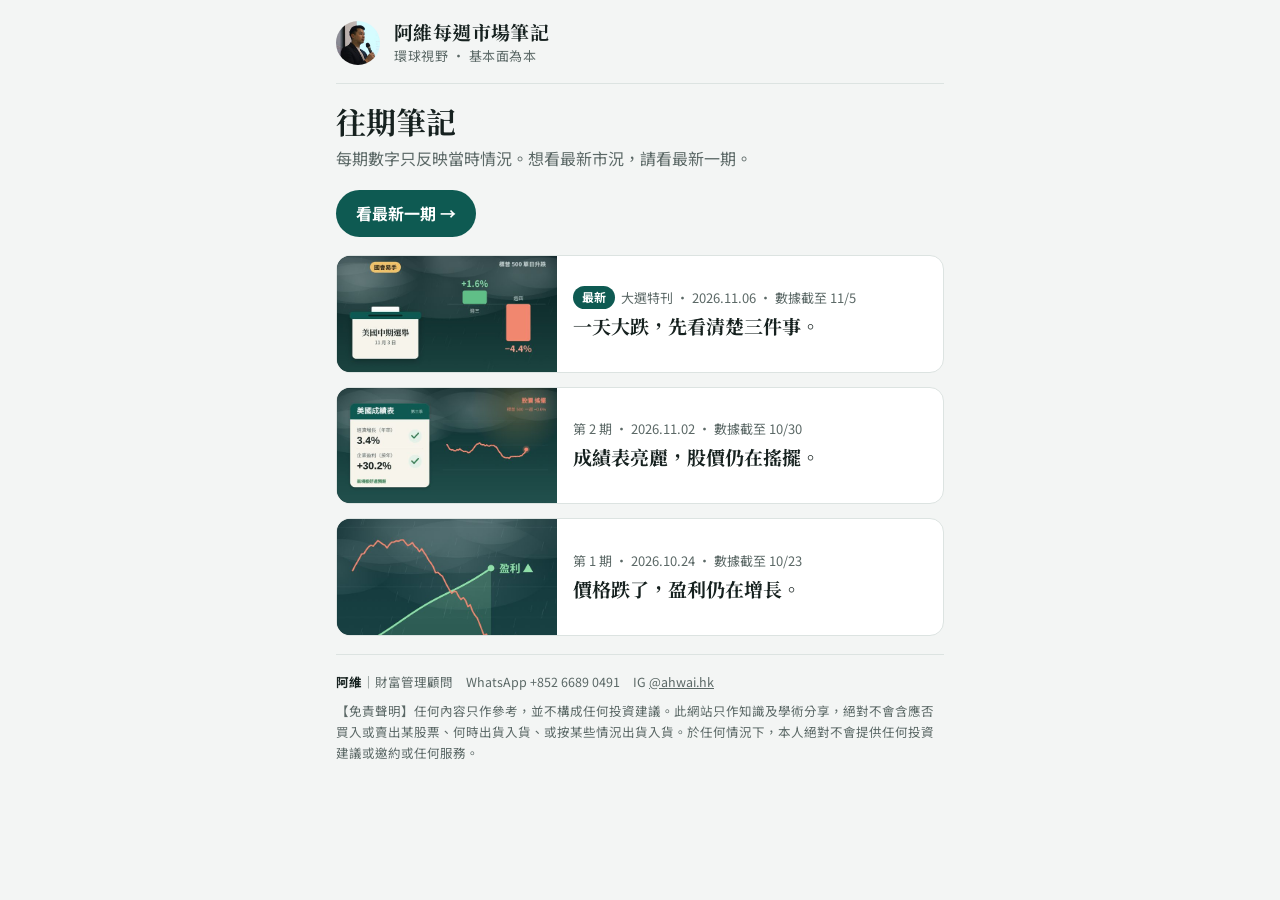
==== issues/index.html @ 16e999eb "加往期筆記目錄同存檔工具 - 主頁聯絡區下面加「往期筆記」連結（主網址不變） - issues/index.html 往期目錄；舊期加存檔提示、各自預覽圖 - tools/archive.py：每次發" ====
<!doctype html>
<html lang="zh-Hant">
<head>
<meta charset="utf-8">
<meta name="viewport" content="width=device-width, initial-scale=1, viewport-fit=cover">
<meta name="description" content="阿維每週市場筆記往期目錄。">
<meta property="og:type" content="website">
<meta property="og:title" content="阿維每週市場筆記｜往期目錄">
<meta property="og:description" content="之前每一期市場筆記都可以喺呢度重溫。">
<meta property="og:image" content="https://ahwai79.github.io/weekly/og.png">
<meta property="og:url" content="https://ahwai79.github.io/weekly/issues/">
<title>往期筆記</title>
<link rel="preconnect" href="https://fonts.googleapis.com">
<link rel="preconnect" href="https://fonts.gstatic.com" crossorigin>
<link rel="stylesheet" href="https://fonts.googleapis.com/css2?family=Noto+Serif+TC:wght@600;700&family=Noto+Sans+TC:wght@400;500;700&display=swap">
<style>
:root{
  --bg:#F3F5F4; --paper:#FFFFFF; --ink:#16211F; --muted:#5B6866; --line:#DCE3E1;
  --accent:#0E5A52; --accent-soft:#E2EEEB;
  --ok:#2F7A4C; --ok-soft:#E3F1E8; --warn:#A86B00; --warn-soft:#FBF0D9; --bad:#A63A32; --bad-soft:#F7E3E1;
  --track:#E7ECEA;
  --serif:"Noto Serif TC","Songti TC","PMingLiU",serif;
  --sans:"Noto Sans TC","PingFang TC","Microsoft JhengHei",system-ui,sans-serif;
  --mono:"IBM Plex Mono",ui-monospace,"SFMono-Regular",Menlo,monospace;
}
@media (prefers-color-scheme: dark){:root:not([data-theme="light"]){
  --bg:#0F1615; --paper:#162120; --ink:#E6ECEA; --muted:#9AA9A6; --line:#2A3735;
  --accent:#6CC3B6; --accent-soft:#1D312E;
  --ok:#7FCB98; --ok-soft:#1B2E23; --warn:#E6B65A; --warn-soft:#33291A; --bad:#EE8F86; --bad-soft:#3A2220;
  --track:#24312F;
  color-scheme:dark}}
:root[data-theme="dark"]{
  --bg:#0F1615; --paper:#162120; --ink:#E6ECEA; --muted:#9AA9A6; --line:#2A3735;
  --accent:#6CC3B6; --accent-soft:#1D312E;
  --ok:#7FCB98; --ok-soft:#1B2E23; --warn:#E6B65A; --warn-soft:#33291A; --bad:#EE8F86; --bad-soft:#3A2220;
  --track:#24312F;
  color-scheme:dark}
body{background:var(--bg);color:var(--ink);font-family:var(--sans);font-size:16px;line-height:1.75;-webkit-font-smoothing:antialiased}
.wrap{max-width:640px;margin:0 auto;padding-left:max(16px,env(safe-area-inset-left,0px));padding-right:max(16px,env(safe-area-inset-right,0px));padding-block:20px 40px;display:flex;flex-direction:column;gap:22px}
svg.i{width:24px;height:24px;fill:none;stroke:currentColor;stroke-width:1.8;stroke-linecap:round;stroke-linejoin:round;flex:none}

/* masthead */
.mast{display:flex;align-items:center;gap:14px;padding-bottom:16px;border-bottom:1px solid var(--line)}
.avatar{width:44px;height:44px;border-radius:50%;background:var(--accent);flex:none;overflow:hidden}
.avatar img{width:100%;height:100%;object-fit:cover;display:block}
.mast-text{min-width:0}
.brand{font-family:var(--serif);font-weight:700;font-size:19px;letter-spacing:.02em;line-height:1.3}
.issue{font-size:13px;color:var(--muted);letter-spacing:.04em}

/* hero */
.hero{margin:0;display:flex;flex-direction:column;gap:6px}
.hero canvas{display:block;width:100%;max-width:100%;aspect-ratio:16/9;border-radius:14px;background:#10292C}
.hero figcaption{font-size:12.5px;color:var(--muted);letter-spacing:.03em}

/* one-minute summary */
.simple{background:var(--accent-soft);border-radius:16px;padding:18px 14px;display:flex;flex-direction:column;gap:12px}
.simple h2{font-family:var(--serif);font-size:20px;line-height:1.4;margin:0 2px;text-wrap:balance}
.simple-list{list-style:none;margin:0;padding:0;display:flex;flex-direction:column;gap:10px}
.simple-list li{background:var(--paper);border-radius:12px;padding:14px;display:grid;grid-template-columns:44px minmax(0,1fr);gap:10px 12px;align-items:center}
.simple-list li > div{display:contents}
.ico{width:44px;height:44px;border-radius:12px;display:grid;place-items:center;color:#fff}
.ico.c1{background:#C8642F} .ico.c2{background:#2F7A4C} .ico.c3{background:#3D5A99} .ico.c4{background:#0E5A52}
.simple-list .head{display:flex;align-items:center;justify-content:space-between;gap:6px 8px;flex-wrap:wrap;min-width:0}
.simple-list .tag{font-weight:700;font-size:16px}
.chip{font-family:var(--sans);font-size:13px;font-weight:600;border-radius:999px;padding:2px 10px;background:var(--accent-soft);color:var(--accent);white-space:nowrap;font-variant-numeric:tabular-nums}
.chip.warn{background:var(--warn-soft);color:var(--warn)} .chip.bad{background:var(--bad-soft);color:var(--bad)}
.simple-list p{grid-column:1 / -1;margin:0;font-size:16.5px;line-height:1.75}
.simple-more{margin:0 2px;font-size:14px;color:var(--accent);font-weight:700;display:flex;align-items:center;gap:6px}
.simple-more svg{width:18px;height:18px;animation:nudge 1.6s ease-in-out infinite}
@keyframes nudge{0%,100%{transform:translateY(0)}50%{transform:translateY(4px)}}

/* lead */
.lead h1{font-family:var(--serif);font-weight:700;font-size:clamp(26px,7vw,34px);line-height:1.3;margin:0 0 10px;text-wrap:balance}
.lead p{margin:0;color:var(--muted)}
.section-label{font-size:12px;letter-spacing:.14em;color:var(--accent);font-weight:700;margin:0 0 10px}

/* life cards */
.life-grid{display:grid;grid-template-columns:repeat(2,minmax(0,1fr));gap:10px}
@media (max-width:520px){.life-grid{grid-template-columns:1fr}}
.life-card{background:var(--paper);border:1px solid var(--line);border-radius:14px;padding:16px;display:flex;flex-direction:column;gap:10px;min-width:0}
.life-card .top{display:flex;align-items:center;gap:10px}
.life-card .top .ico{width:40px;height:40px;border-radius:11px}
.life-card h3{font-family:var(--serif);font-size:18px;margin:0}
.life-card .cap{font-size:12.5px;color:var(--muted);margin:0;line-height:1.5}
.life-card p{margin:0}
.bars{display:flex;flex-direction:column;gap:8px;margin:0;padding:0;list-style:none}
.bars li{display:grid;grid-template-columns:minmax(0,1fr) auto;gap:2px 10px;font-size:13.5px;align-items:baseline}
.bars .val{font-family:var(--mono);font-weight:600;font-variant-numeric:tabular-nums}
.bars .track{grid-column:1 / -1;height:10px;border-radius:999px;background:var(--track);overflow:hidden}
.bars .fill{display:block;height:100%;width:var(--w);border-radius:999px;background:var(--accent);transform-origin:left;transition:transform 1.1s cubic-bezier(.2,.8,.2,1)}
.bars .fill.alt{background:#C8642F} .bars .fill.soft{background:var(--muted);opacity:.55}

/* stats */
.stats{display:grid;grid-template-columns:repeat(2,minmax(0,1fr));gap:10px}
.stat{background:var(--paper);border:1px solid var(--line);border-radius:12px;padding:12px;min-width:0;display:grid;grid-template-columns:auto minmax(0,1fr);gap:4px 10px;align-items:center}
.stat .ico{width:34px;height:34px;border-radius:10px;background:var(--accent-soft);color:var(--accent);grid-row:span 2}
.stat .ico svg{width:20px;height:20px}
.stat .k{font-size:13px;color:var(--muted);line-height:1.4}
.stat .v{font-family:var(--mono);font-weight:600;font-size:clamp(18px,4.8vw,22px);font-variant-numeric:tabular-nums;line-height:1.3}
.stat .d{grid-column:1 / -1;font-family:var(--sans);font-size:13px;font-variant-numeric:tabular-nums;display:inline-flex;align-items:center;gap:6px;justify-self:start;border-radius:999px;padding:1px 10px}
.d.down{color:var(--bad);background:var(--bad-soft)} .d.up{color:var(--warn);background:var(--warn-soft)} .d.flat{color:var(--muted);background:var(--track)}
@media (max-width:360px){.stats{grid-template-columns:1fr}}

/* thermometer with gauges */
.thermo{background:var(--paper);border:1px solid var(--line);border-radius:14px;overflow:hidden}
.thermo-head{padding:16px 16px 4px}
.thermo-head h2{font-family:var(--serif);font-size:21px;margin:0}
.thermo-head p{margin:2px 0 0;font-size:14px;color:var(--muted)}
.legend{display:flex;gap:12px;flex-wrap:wrap;font-size:12px;color:var(--muted);margin-top:6px}
.legend span{display:inline-flex;align-items:center;gap:5px}
.legend i{width:10px;height:10px;border-radius:50%;display:inline-block}
.row{display:grid;grid-template-columns:92px minmax(0,1fr);gap:12px;padding:16px;border-top:1px solid var(--line)}
.row:first-of-type{border-top:0}
.gauge{display:flex;flex-direction:column;align-items:center;gap:4px}
.gauge svg{width:92px;height:56px;overflow:visible}
.gauge .seg{fill:none;stroke-width:9;stroke-linecap:butt}
.gauge .needle{transform-box:view-box;transform-origin:60px 60px;transform:rotate(-90deg);transition:transform 1.3s cubic-bezier(.3,1.35,.5,1)}
.gauge.in .needle{transform:rotate(var(--a))}
.gauge .name{font-family:var(--serif);font-weight:700;font-size:17px;line-height:1.2}
.pill{font-size:12px;font-weight:700;border-radius:999px;padding:2px 10px;white-space:nowrap;display:inline-flex;align-items:center;gap:5px}
.pill::before{content:"";width:8px;height:8px;border-radius:50%;background:currentColor}
.pill.ok{color:var(--ok);background:var(--ok-soft)} .pill.warn{color:var(--warn);background:var(--warn-soft)} .pill.bad{color:var(--bad);background:var(--bad-soft)}
.row p{margin:0;min-width:0}
.num{font-family:var(--mono);font-variant-numeric:tabular-nums;font-weight:500}

/* mood */
.mood{display:grid;grid-template-columns:56px minmax(0,1fr);gap:14px;align-items:start;background:var(--warn-soft);border-radius:14px;padding:16px}
.mood .wx{width:56px;height:56px;color:var(--warn)}
.mood .wx .drop{animation:rain 1.4s linear infinite}
.mood .wx .drop:nth-of-type(2){animation-delay:.45s} .mood .wx .drop:nth-of-type(3){animation-delay:.9s}
@keyframes rain{0%{transform:translateY(-3px);opacity:0}30%{opacity:1}100%{transform:translateY(6px);opacity:0}}
.mood h3,.view h3{font-family:var(--serif);font-size:18px;margin:0 0 4px}
.mood p{margin:0;color:var(--ink)}

/* view + calendar tiles */
.view{background:var(--accent-soft);border-radius:14px;padding:18px 16px}
.view p{margin:0 0 12px}
.watch{list-style:none;margin:0;padding:0;display:flex;flex-direction:column;gap:10px}
.watch li{display:grid;grid-template-columns:62px minmax(0,1fr);gap:12px;align-items:center;background:var(--paper);border-radius:12px;padding:10px}
.cal{border-radius:9px;overflow:hidden;border:1px solid var(--line);text-align:center;background:var(--paper);line-height:1.2}
.cal .m{display:block;background:var(--accent);color:var(--paper);font-size:11px;font-weight:700;padding:2px 0;letter-spacing:.06em}
.cal .dd{display:block;font-family:var(--mono);font-weight:600;font-size:16px;padding:5px 0 4px;font-variant-numeric:tabular-nums}

/* special issue: reasons box */
.why{background:var(--paper);border:1px solid var(--line);border-radius:14px;padding:18px 16px}
.why .watch li{background:var(--accent-soft)}
.watch .ico{justify-self:center}
.watch strong{color:var(--ink)}

/* contact */
.cta{background:var(--paper);border:1px solid var(--line);border-radius:14px;padding:18px 16px;display:flex;flex-direction:column;gap:12px}
.cta h3{font-family:var(--serif);font-size:19px;margin:0}
.cta p{margin:0;color:var(--muted)}
.cta-top{display:grid;grid-template-columns:minmax(0,1fr) auto;gap:6px 14px;align-items:center}
.cta-top h3{margin-bottom:4px}
.cta-photo{width:120px;height:120px;border-radius:50%;overflow:hidden;flex:none;border:3px solid var(--accent-soft);background:var(--accent)}
.cta-photo img{width:100%;height:100%;object-fit:cover;display:block}
@media (max-width:400px){.cta-photo{width:100px;height:100px}}
.cta-actions{display:flex;flex-wrap:wrap;gap:10px;align-items:center}
.btn{display:inline-flex;align-items:center;gap:8px;background:var(--accent);color:var(--paper);text-decoration:none;font-weight:700;border-radius:999px;padding:11px 20px;border:0;font-size:16px;font-family:var(--sans);cursor:pointer}
.btn svg{width:20px;height:20px}
.btn.wa{background:#1F8F55;color:#fff}
.btn.ghost{background:transparent;color:var(--accent);border:1.5px solid var(--accent);padding:9.5px 18px}
.btn:focus-visible,.copy:focus-visible{outline:3px solid var(--warn);outline-offset:2px}
.phone{font-family:var(--mono);font-size:15px;user-select:all}
.copy{background:none;border:1px solid var(--line);color:var(--ink);border-radius:999px;padding:6px 12px;font-size:13px;cursor:pointer;font-family:var(--sans)}
.fine{font-size:12.5px;line-height:1.7;color:var(--muted);border-top:1px solid var(--line);padding-top:16px;display:flex;flex-direction:column;gap:10px}
.fine strong{color:var(--ink)}
.fine a{color:var(--muted)}
.src{margin:0;padding-left:1.1em}

/* scroll reveal: only armed by script, so the page reads fine without it */
.js-anim .rv{opacity:0;transform:translateY(16px);transition:opacity .7s ease,transform .7s ease}
.js-anim .rv.in{opacity:1;transform:none}
.js-anim .bars .fill{transform:scaleX(0)}
.js-anim .in .bars .fill,.js-anim .bars.in .fill{transform:scaleX(1)}
@media (prefers-reduced-motion: reduce){
  .js-anim .rv{opacity:1;transform:none;transition:none}
  .js-anim .bars .fill{transform:none;transition:none}
  .gauge .needle{transition:none}
  .simple-more svg,.mood .wx .drop{animation:none}
}
*{box-sizing:border-box}
body{margin:0;background:var(--bg);color:var(--ink);font-family:var(--sans);font-size:16px;line-height:1.7;-webkit-font-smoothing:antialiased}
.wrap{max-width:640px;margin:0 auto;padding:20px max(16px,env(safe-area-inset-right,0px)) 40px max(16px,env(safe-area-inset-left,0px));display:flex;flex-direction:column;gap:18px}
.mast{display:flex;align-items:center;gap:14px;padding-bottom:16px;border-bottom:1px solid var(--line)}
.avatar{width:44px;height:44px;border-radius:50%;background:var(--accent);flex:none;overflow:hidden}
.avatar img{width:100%;height:100%;object-fit:cover;display:block}
.brand{font-family:var(--serif);font-weight:700;font-size:19px;line-height:1.3}
.sub{font-size:13px;color:var(--muted);letter-spacing:.04em}
h1{font-family:var(--serif);font-size:clamp(24px,6.5vw,30px);line-height:1.3;margin:0}
.lead{margin:4px 0 0;color:var(--muted)}
.list{display:flex;flex-direction:column;gap:14px}
.card{display:flex;flex-direction:column;background:var(--paper);border:1px solid var(--line);border-radius:14px;overflow:hidden;color:var(--ink);text-decoration:none}
.card img,.noimg{display:block;width:100%;height:auto;aspect-ratio:1200/630;object-fit:cover;background:#10292C}
.card .body{padding:12px 16px 14px}
.meta{font-size:13px;color:var(--muted);display:flex;flex-wrap:wrap;align-items:center;gap:6px}
.new{background:var(--accent);color:var(--paper);font-weight:700;font-size:12px;border-radius:999px;padding:1px 9px}
.t{font-family:var(--serif);font-weight:700;font-size:19px;line-height:1.4;margin-top:4px}
.card:focus-visible,.back:focus-visible{outline:3px solid var(--warn);outline-offset:2px}
.back{align-self:flex-start;display:inline-flex;background:var(--accent);color:var(--paper);text-decoration:none;font-weight:700;border-radius:999px;padding:10px 20px}
.fine{font-size:12.5px;line-height:1.7;color:var(--muted);border-top:1px solid var(--line);padding-top:16px;display:flex;flex-direction:column;gap:8px}
.fine strong{color:var(--ink)}
.fine a{color:var(--muted)}
@media (min-width:560px){.card{flex-direction:row}.card img,.noimg{width:220px;flex:none}.card .body{align-self:center}}
</style>
</head>
<body>
<div class="wrap">
  <header class="mast">
    <div class="avatar"><img src="[data-uri]" alt="阿維"></div>
    <div>
      <div class="brand">阿維每週市場筆記</div>
      <div class="sub">環球視野 · 基本面為本</div>
    </div>
  </header>
  <div>
    <h1>往期筆記</h1>
    <p class="lead">每期數字只反映當時情況。想看最新市況，請看最新一期。</p>
  </div>
  <a class="back" href="https://ahwai79.github.io/weekly/">看最新一期 →</a>
  <div class="list">
    <a class="card" href="https://ahwai79.github.io/weekly/"><img src="og/2026-11-06-s.jpg" alt="" loading="lazy" width="600" height="315"><div class="body"><div class="meta"><span class="new">最新</span>大選特刊 · 2026.11.06 · 數據截至 11/5</div><div class="t">一天大跌，先看清楚三件事。</div></div></a>
    <a class="card" href="2026-11-02.html"><img src="og/2026-11-02-s.jpg" alt="" loading="lazy" width="600" height="315"><div class="body"><div class="meta">第 2 期 · 2026.11.02 · 數據截至 10/30</div><div class="t">成績表亮麗，股價仍在搖擺。</div></div></a>
    <a class="card" href="2026-10-24.html"><img src="og/2026-10-24-s.jpg" alt="" loading="lazy" width="600" height="315"><div class="body"><div class="meta">第 1 期 · 2026.10.24 · 數據截至 10/23</div><div class="t">價格跌了，盈利仍在增長。</div></div></a>
  </div>
  <footer class="fine">
    <div><strong>阿維</strong>｜財富管理顧問　WhatsApp +852 6689 0491　IG <a href="https://www.instagram.com/ahwai.hk/" target="_blank" rel="noopener">@ahwai.hk</a></div>
    <div>【免責聲明】任何內容只作參考，並不構成任何投資建議。此網站只作知識及學術分享，絕對不會含應否買入或賣出某股票、何時出貨入貨、或按某些情況出貨入貨。於任何情況下，本人絕對不會提供任何投資建議或邀約或任何服務。</div>
  </footer>
</div>
</body>
</html>
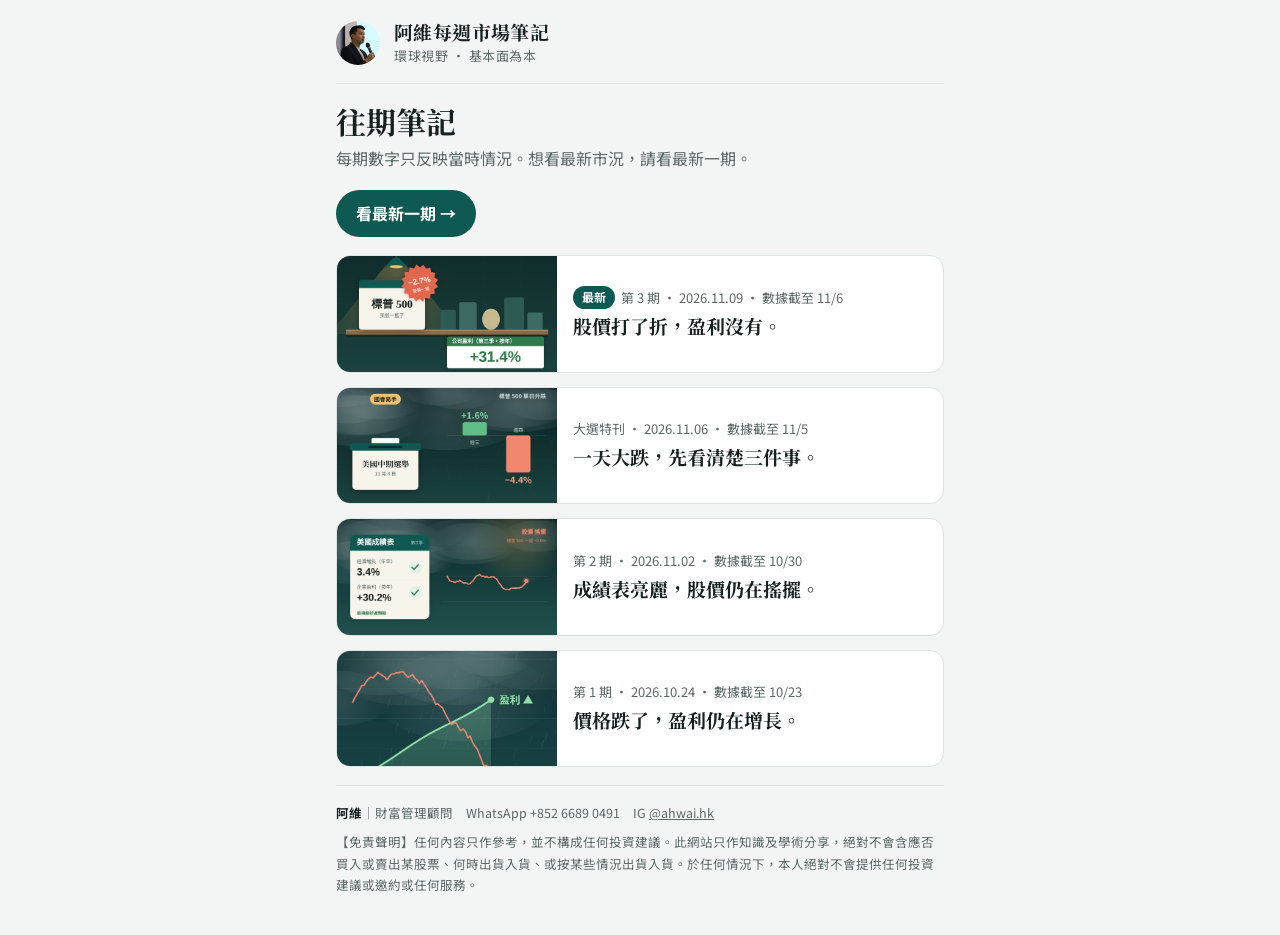
==== commit 3a9326d9: "第 3 期每週市場筆記（2026-11-09） Co-Authored-By: Claude Opus 5.5 <noreply@anthropic.com> Claude-Session: http" ====
--- a/issues/index.html
+++ b/issues/index.html
@@ -220,7 +220,8 @@
   </div>
   <a class="back" href="https://ahwai79.github.io/weekly/">看最新一期 →</a>
   <div class="list">
-    <a class="card" href="https://ahwai79.github.io/weekly/"><img src="og/2026-11-06-s.jpg" alt="" loading="lazy" width="600" height="315"><div class="body"><div class="meta"><span class="new">最新</span>大選特刊 · 2026.11.06 · 數據截至 11/5</div><div class="t">一天大跌，先看清楚三件事。</div></div></a>
+    <a class="card" href="https://ahwai79.github.io/weekly/"><img src="og/2026-11-09-s.jpg" alt="" loading="lazy" width="600" height="315"><div class="body"><div class="meta"><span class="new">最新</span>第 3 期 · 2026.11.09 · 數據截至 11/6</div><div class="t">股價打了折，盈利沒有。</div></div></a>
+    <a class="card" href="2026-11-06.html"><img src="og/2026-11-06-s.jpg" alt="" loading="lazy" width="600" height="315"><div class="body"><div class="meta">大選特刊 · 2026.11.06 · 數據截至 11/5</div><div class="t">一天大跌，先看清楚三件事。</div></div></a>
     <a class="card" href="2026-11-02.html"><img src="og/2026-11-02-s.jpg" alt="" loading="lazy" width="600" height="315"><div class="body"><div class="meta">第 2 期 · 2026.11.02 · 數據截至 10/30</div><div class="t">成績表亮麗，股價仍在搖擺。</div></div></a>
     <a class="card" href="2026-10-24.html"><img src="og/2026-10-24-s.jpg" alt="" loading="lazy" width="600" height="315"><div class="body"><div class="meta">第 1 期 · 2026.10.24 · 數據截至 10/23</div><div class="t">價格跌了，盈利仍在增長。</div></div></a>
   </div>
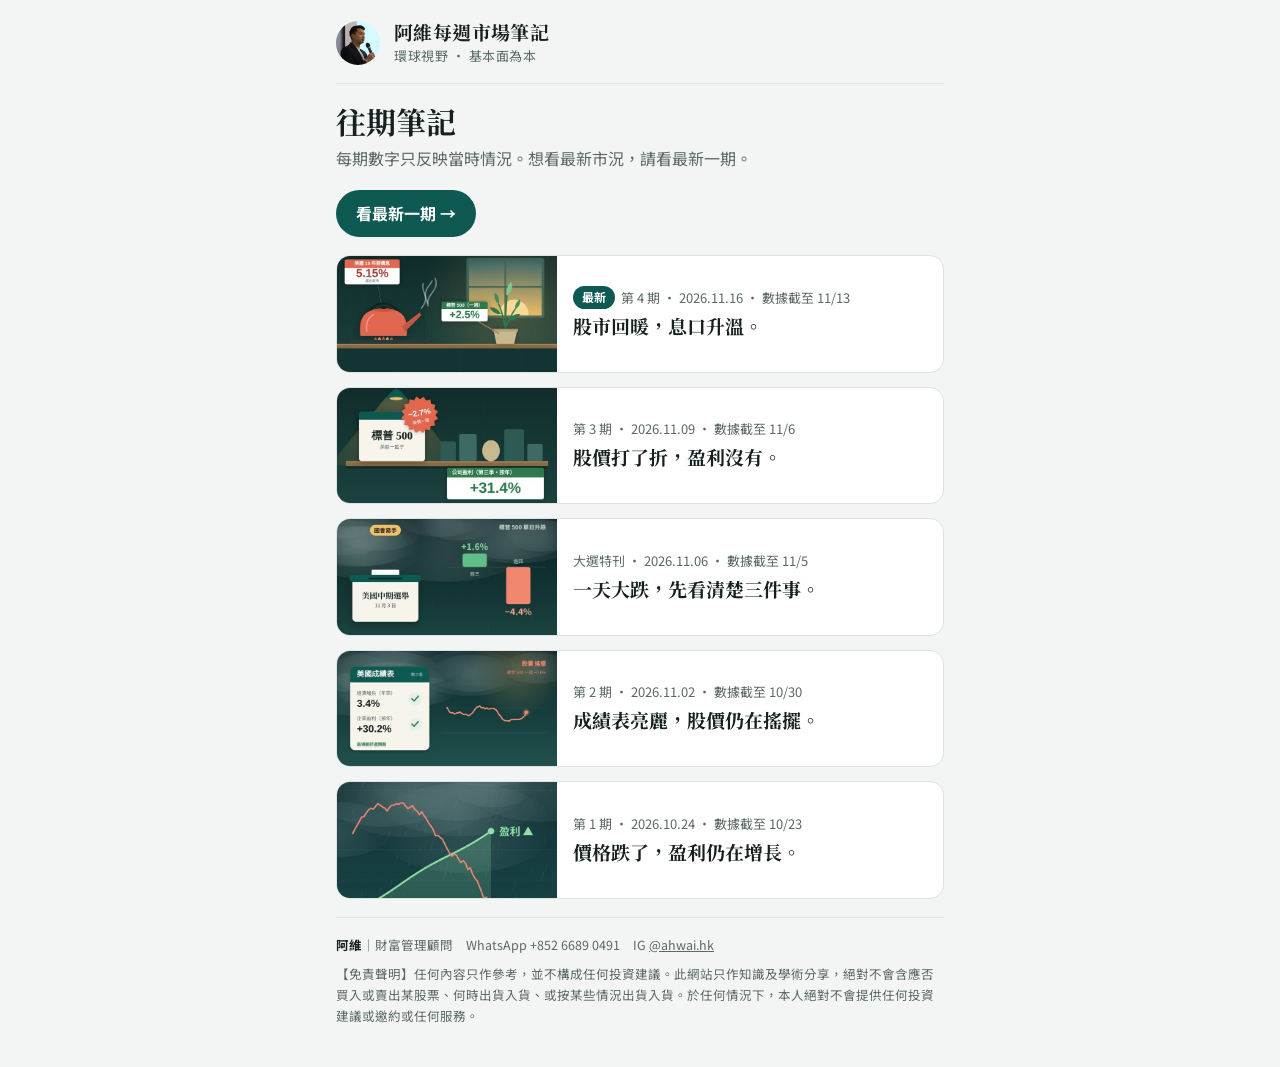
==== commit 20feaa7a: "第 4 期每週市場筆記（2026-11-16） Co-Authored-By: Claude Opus 5.5 <noreply@anthropic.com> Claude-Session: http" ====
--- a/issues/index.html
+++ b/issues/index.html
@@ -220,7 +220,8 @@
   </div>
   <a class="back" href="https://ahwai79.github.io/weekly/">看最新一期 →</a>
   <div class="list">
-    <a class="card" href="https://ahwai79.github.io/weekly/"><img src="og/2026-11-09-s.jpg" alt="" loading="lazy" width="600" height="315"><div class="body"><div class="meta"><span class="new">最新</span>第 3 期 · 2026.11.09 · 數據截至 11/6</div><div class="t">股價打了折，盈利沒有。</div></div></a>
+    <a class="card" href="https://ahwai79.github.io/weekly/"><img src="og/2026-11-16-s.jpg" alt="" loading="lazy" width="600" height="315"><div class="body"><div class="meta"><span class="new">最新</span>第 4 期 · 2026.11.16 · 數據截至 11/13</div><div class="t">股市回暖，息口升溫。</div></div></a>
+    <a class="card" href="2026-11-09.html"><img src="og/2026-11-09-s.jpg" alt="" loading="lazy" width="600" height="315"><div class="body"><div class="meta">第 3 期 · 2026.11.09 · 數據截至 11/6</div><div class="t">股價打了折，盈利沒有。</div></div></a>
     <a class="card" href="2026-11-06.html"><img src="og/2026-11-06-s.jpg" alt="" loading="lazy" width="600" height="315"><div class="body"><div class="meta">大選特刊 · 2026.11.06 · 數據截至 11/5</div><div class="t">一天大跌，先看清楚三件事。</div></div></a>
     <a class="card" href="2026-11-02.html"><img src="og/2026-11-02-s.jpg" alt="" loading="lazy" width="600" height="315"><div class="body"><div class="meta">第 2 期 · 2026.11.02 · 數據截至 10/30</div><div class="t">成績表亮麗，股價仍在搖擺。</div></div></a>
     <a class="card" href="2026-10-24.html"><img src="og/2026-10-24-s.jpg" alt="" loading="lazy" width="600" height="315"><div class="body"><div class="meta">第 1 期 · 2026.10.24 · 數據截至 10/23</div><div class="t">價格跌了，盈利仍在增長。</div></div></a>
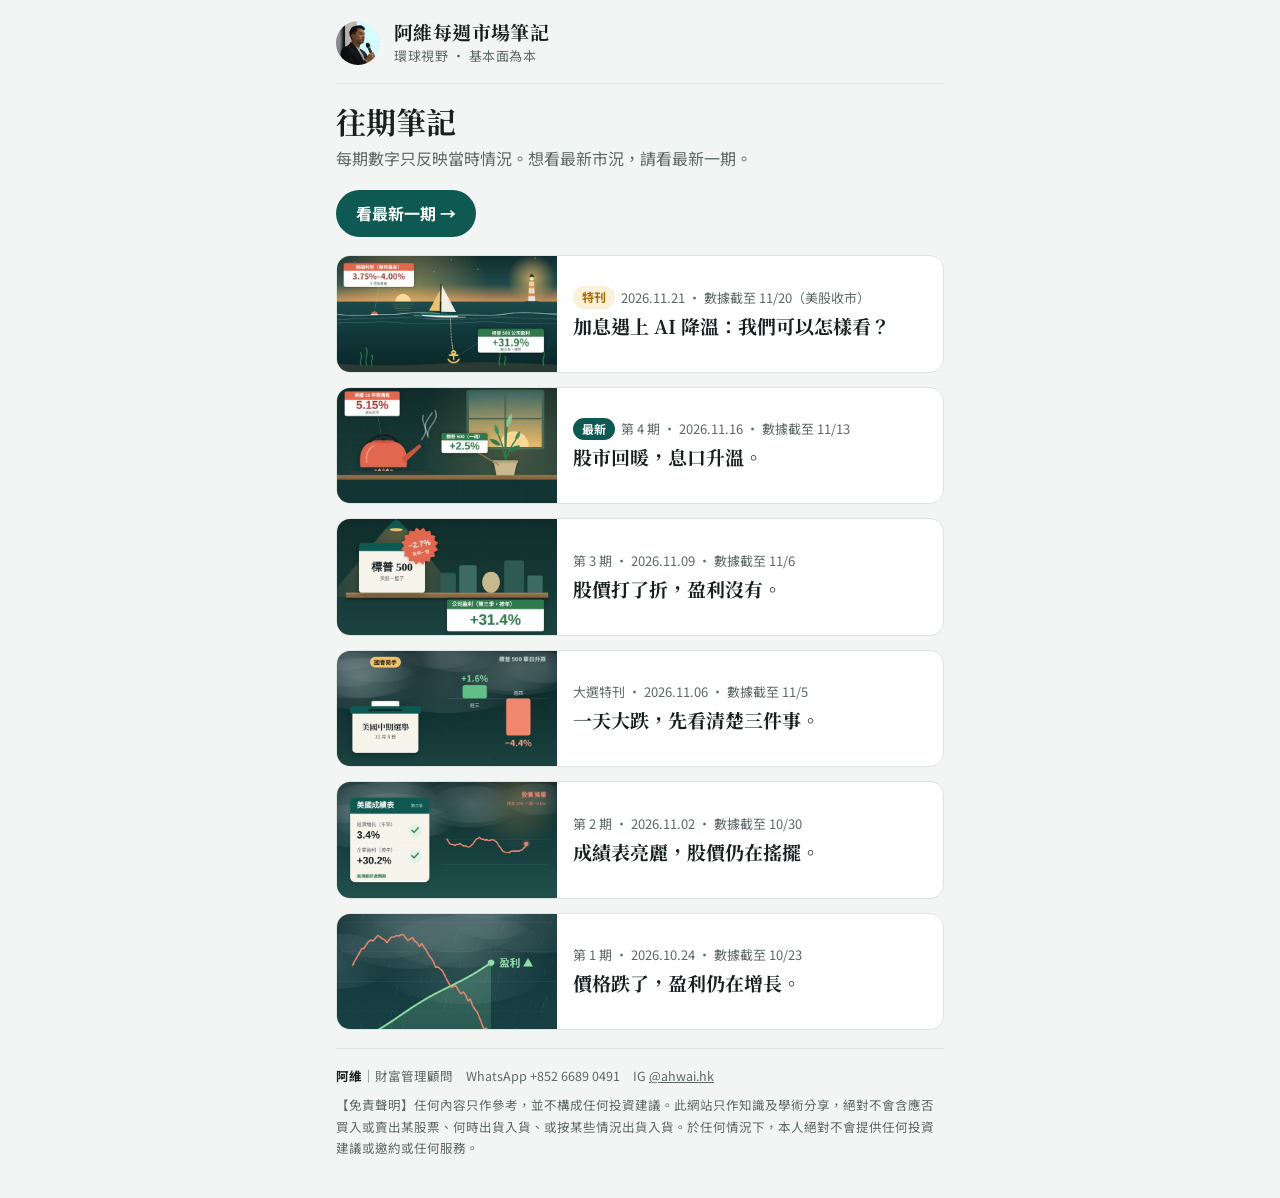
==== commit 3b1d8523: "特刊：加息與 AI 科技股（2026-11-21） - 新增 special/2026-11-21-rates-ai.html 同 WhatsApp 預覽圖 - archive.py 支援特刊：往期目" ====
--- a/issues/index.html
+++ b/issues/index.html
@@ -196,6 +196,7 @@
 .card .body{padding:12px 16px 14px}
 .meta{font-size:13px;color:var(--muted);display:flex;flex-wrap:wrap;align-items:center;gap:6px}
 .new{background:var(--accent);color:var(--paper);font-weight:700;font-size:12px;border-radius:999px;padding:1px 9px}
+.sp{background:var(--warn-soft);color:var(--warn);font-weight:700;font-size:12px;border-radius:999px;padding:1px 9px}
 .t{font-family:var(--serif);font-weight:700;font-size:19px;line-height:1.4;margin-top:4px}
 .card:focus-visible,.back:focus-visible{outline:3px solid var(--warn);outline-offset:2px}
 .back{align-self:flex-start;display:inline-flex;background:var(--accent);color:var(--paper);text-decoration:none;font-weight:700;border-radius:999px;padding:10px 20px}
@@ -220,6 +221,7 @@
   </div>
   <a class="back" href="https://ahwai79.github.io/weekly/">看最新一期 →</a>
   <div class="list">
+    <a class="card" href="../special/2026-11-21-rates-ai.html"><img src="../special/og/2026-11-21-rates-ai-s.jpg" alt="" loading="lazy" width="600" height="315"><div class="body"><div class="meta"><span class="sp">特刊</span>2026.11.21 · 數據截至 11/20（美股收市）</div><div class="t">加息遇上 AI 降溫：我們可以怎樣看？</div></div></a>
     <a class="card" href="https://ahwai79.github.io/weekly/"><img src="og/2026-11-16-s.jpg" alt="" loading="lazy" width="600" height="315"><div class="body"><div class="meta"><span class="new">最新</span>第 4 期 · 2026.11.16 · 數據截至 11/13</div><div class="t">股市回暖，息口升溫。</div></div></a>
     <a class="card" href="2026-11-09.html"><img src="og/2026-11-09-s.jpg" alt="" loading="lazy" width="600" height="315"><div class="body"><div class="meta">第 3 期 · 2026.11.09 · 數據截至 11/6</div><div class="t">股價打了折，盈利沒有。</div></div></a>
     <a class="card" href="2026-11-06.html"><img src="og/2026-11-06-s.jpg" alt="" loading="lazy" width="600" height="315"><div class="body"><div class="meta">大選特刊 · 2026.11.06 · 數據截至 11/5</div><div class="t">一天大跌，先看清楚三件事。</div></div></a>
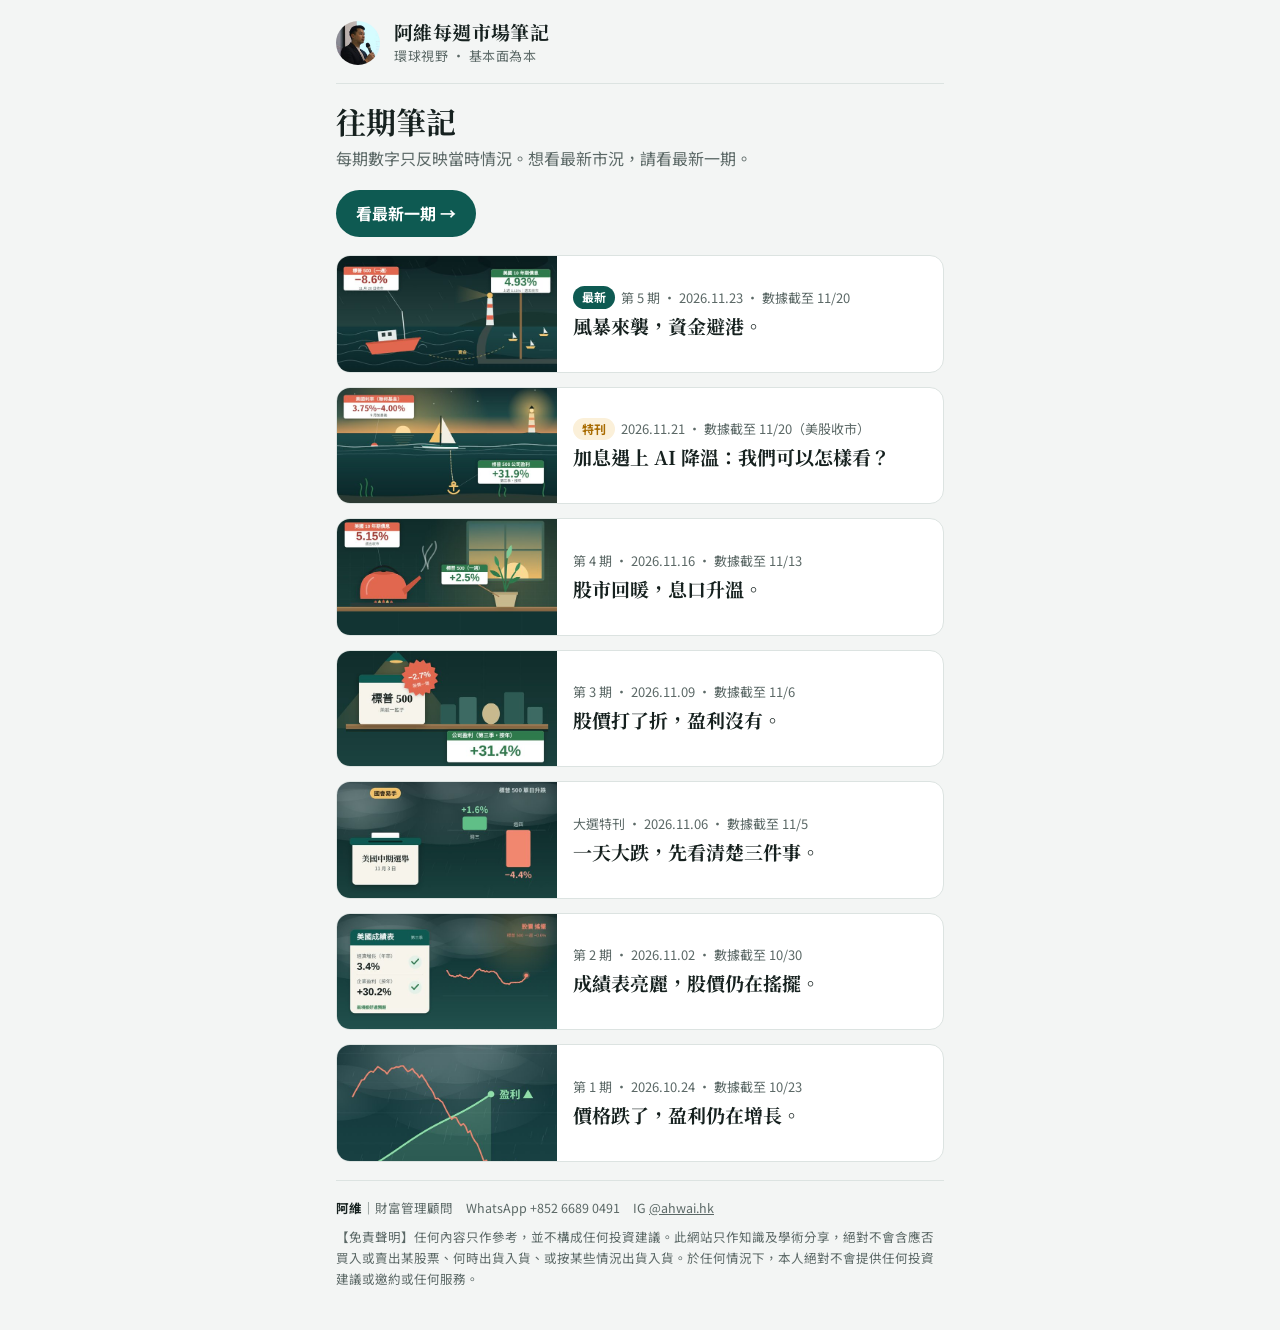
==== commit 2b28c1e1: "第 5 期每週市場筆記（2026-11-23） Co-Authored-By: Claude Opus 5.5 <noreply@anthropic.com> Claude-Session: http" ====
--- a/issues/index.html
+++ b/issues/index.html
@@ -221,8 +221,9 @@
   </div>
   <a class="back" href="https://ahwai79.github.io/weekly/">看最新一期 →</a>
   <div class="list">
-    <a class="card" href="../special/2026-11-21-rates-ai.html"><img src="../special/og/2026-11-21-rates-ai-s.jpg" alt="" loading="lazy" width="600" height="315"><div class="body"><div class="meta"><span class="sp">特刊</span>2026.11.21 · 數據截至 11/20（美股收市）</div><div class="t">加息遇上 AI 降溫：我們可以怎樣看？</div></div></a>
-    <a class="card" href="https://ahwai79.github.io/weekly/"><img src="og/2026-11-16-s.jpg" alt="" loading="lazy" width="600" height="315"><div class="body"><div class="meta"><span class="new">最新</span>第 4 期 · 2026.11.16 · 數據截至 11/13</div><div class="t">股市回暖，息口升溫。</div></div></a>
+    <a class="card" href="https://ahwai79.github.io/weekly/"><img src="og/2026-11-23-s.jpg" alt="" loading="lazy" width="600" height="315"><div class="body"><div class="meta"><span class="new">最新</span>第 5 期 · 2026.11.23 · 數據截至 11/20</div><div class="t">風暴來襲，資金避港。</div></div></a>
+    <a class="card" href="../special/"><img src="../special/og/2026-11-21-rates-ai-s.jpg" alt="" loading="lazy" width="600" height="315"><div class="body"><div class="meta"><span class="sp">特刊</span>2026.11.21 · 數據截至 11/20（美股收市）</div><div class="t">加息遇上 AI 降溫：我們可以怎樣看？</div></div></a>
+    <a class="card" href="2026-11-16.html"><img src="og/2026-11-16-s.jpg" alt="" loading="lazy" width="600" height="315"><div class="body"><div class="meta">第 4 期 · 2026.11.16 · 數據截至 11/13</div><div class="t">股市回暖，息口升溫。</div></div></a>
     <a class="card" href="2026-11-09.html"><img src="og/2026-11-09-s.jpg" alt="" loading="lazy" width="600" height="315"><div class="body"><div class="meta">第 3 期 · 2026.11.09 · 數據截至 11/6</div><div class="t">股價打了折，盈利沒有。</div></div></a>
     <a class="card" href="2026-11-06.html"><img src="og/2026-11-06-s.jpg" alt="" loading="lazy" width="600" height="315"><div class="body"><div class="meta">大選特刊 · 2026.11.06 · 數據截至 11/5</div><div class="t">一天大跌，先看清楚三件事。</div></div></a>
     <a class="card" href="2026-11-02.html"><img src="og/2026-11-02-s.jpg" alt="" loading="lazy" width="600" height="315"><div class="body"><div class="meta">第 2 期 · 2026.11.02 · 數據截至 10/30</div><div class="t">成績表亮麗，股價仍在搖擺。</div></div></a>
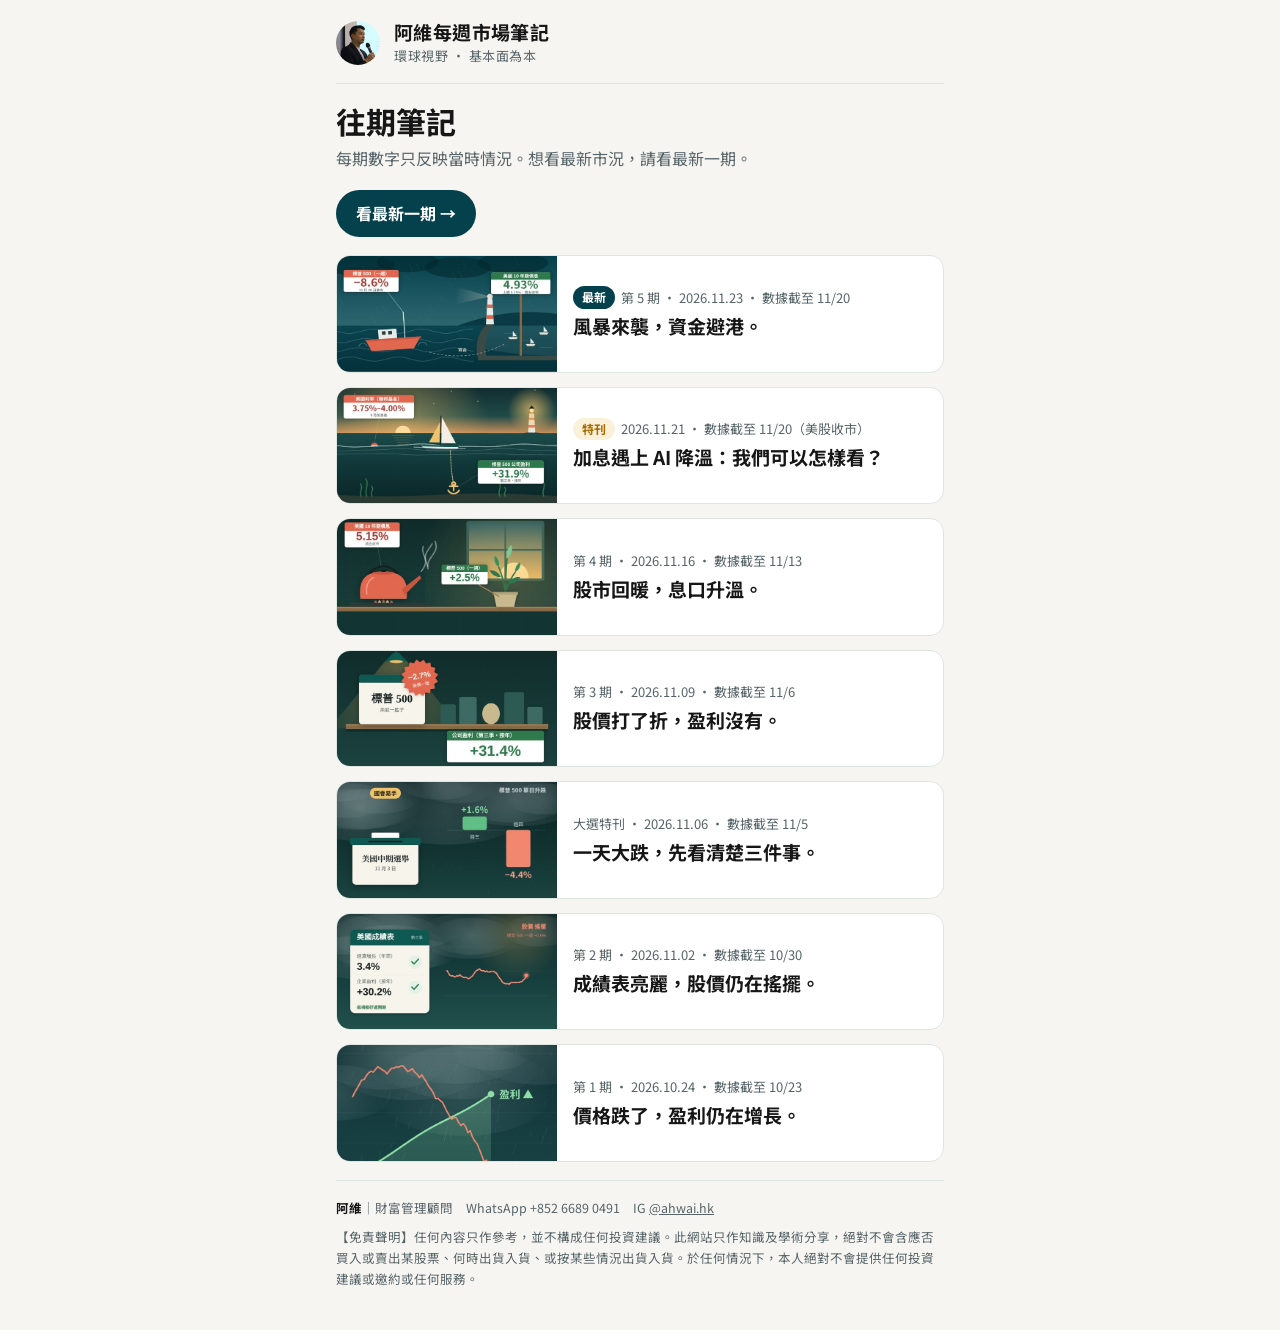
==== commit 793e15a6: "每週市場筆記轉用 Team Servant 品牌設計（第 5 期換新版） - 主頁同第 5 期存檔換做品牌色、Fustat 數字字體、icon 四色輪替、橫條深淺對比 - 本週數字四格加 1 年／5 " ====
--- a/issues/index.html
+++ b/issues/index.html
@@ -12,28 +12,31 @@
 <title>往期筆記</title>
 <link rel="preconnect" href="https://fonts.googleapis.com">
 <link rel="preconnect" href="https://fonts.gstatic.com" crossorigin>
-<link rel="stylesheet" href="https://fonts.googleapis.com/css2?family=Noto+Serif+TC:wght@600;700&family=Noto+Sans+TC:wght@400;500;700&display=swap">
+<link rel="stylesheet" href="https://fonts.googleapis.com/css2?family=Noto+Sans+TC:wght@400;500;700;900&family=Fustat:wght@500;600;700;800&display=swap">
 <style>
 :root{
-  --bg:#F3F5F4; --paper:#FFFFFF; --ink:#16211F; --muted:#5B6866; --line:#DCE3E1;
-  --accent:#0E5A52; --accent-soft:#E2EEEB;
+  --bg:#F7F5F2; --paper:#FFFFFF; --ink:#161616; --muted:#566468; --line:#DFE6E2;
+  --accent:#05414C; --accent-soft:#D4E0D9;
   --ok:#2F7A4C; --ok-soft:#E3F1E8; --warn:#A86B00; --warn-soft:#FBF0D9; --bad:#A63A32; --bad-soft:#F7E3E1;
-  --track:#E7ECEA;
-  --serif:"Noto Serif TC","Songti TC","PMingLiU",serif;
+  --track:#ECE6DC;
+  --bar-hi:#05414C; --bar-lo:#8DB0A9; --bar-warm:#C49A63; --bar-old:#A9C1BA;
+  --serif:"Noto Sans TC","PingFang TC","Microsoft JhengHei",system-ui,sans-serif;
   --sans:"Noto Sans TC","PingFang TC","Microsoft JhengHei",system-ui,sans-serif;
-  --mono:"IBM Plex Mono",ui-monospace,"SFMono-Regular",Menlo,monospace;
+  --mono:"Fustat","Noto Sans TC",system-ui,sans-serif;
 }
 @media (prefers-color-scheme: dark){:root:not([data-theme="light"]){
-  --bg:#0F1615; --paper:#162120; --ink:#E6ECEA; --muted:#9AA9A6; --line:#2A3735;
-  --accent:#6CC3B6; --accent-soft:#1D312E;
+  --bg:#06262D; --paper:#0B3239; --ink:#F2F5F3; --muted:#A9BDB8; --line:#1C4A52;
+  --accent:#D4E0D9; --accent-soft:#11414A;
   --ok:#7FCB98; --ok-soft:#1B2E23; --warn:#E6B65A; --warn-soft:#33291A; --bad:#EE8F86; --bad-soft:#3A2220;
-  --track:#24312F;
+  --track:#173F47;
+  --bar-hi:#D4E0D9; --bar-lo:#5E8F89; --bar-warm:#E0B987; --bar-old:#2F5E64;
   color-scheme:dark}}
 :root[data-theme="dark"]{
-  --bg:#0F1615; --paper:#162120; --ink:#E6ECEA; --muted:#9AA9A6; --line:#2A3735;
-  --accent:#6CC3B6; --accent-soft:#1D312E;
+  --bg:#06262D; --paper:#0B3239; --ink:#F2F5F3; --muted:#A9BDB8; --line:#1C4A52;
+  --accent:#D4E0D9; --accent-soft:#11414A;
   --ok:#7FCB98; --ok-soft:#1B2E23; --warn:#E6B65A; --warn-soft:#33291A; --bad:#EE8F86; --bad-soft:#3A2220;
-  --track:#24312F;
+  --track:#173F47;
+  --bar-hi:#D4E0D9; --bar-lo:#5E8F89; --bar-warm:#E0B987; --bar-old:#2F5E64;
   color-scheme:dark}
 body{background:var(--bg);color:var(--ink);font-family:var(--sans);font-size:16px;line-height:1.75;-webkit-font-smoothing:antialiased}
 .wrap{max-width:640px;margin:0 auto;padding-left:max(16px,env(safe-area-inset-left,0px));padding-right:max(16px,env(safe-area-inset-right,0px));padding-block:20px 40px;display:flex;flex-direction:column;gap:22px}
@@ -49,7 +52,7 @@
 
 /* hero */
 .hero{margin:0;display:flex;flex-direction:column;gap:6px}
-.hero canvas{display:block;width:100%;max-width:100%;aspect-ratio:16/9;border-radius:14px;background:#10292C}
+.hero canvas{display:block;width:100%;max-width:100%;aspect-ratio:16/9;border-radius:14px;background:#05414C}
 .hero figcaption{font-size:12.5px;color:var(--muted);letter-spacing:.03em}
 
 /* one-minute summary */
@@ -59,10 +62,10 @@
 .simple-list li{background:var(--paper);border-radius:12px;padding:14px;display:grid;grid-template-columns:44px minmax(0,1fr);gap:10px 12px;align-items:center}
 .simple-list li > div{display:contents}
 .ico{width:44px;height:44px;border-radius:12px;display:grid;place-items:center;color:#fff}
-.ico.c1{background:#C8642F} .ico.c2{background:#2F7A4C} .ico.c3{background:#3D5A99} .ico.c4{background:#0E5A52}
+.ico.c1{background:#132F4C;color:#E9E0D3} .ico.c2{background:#D4E0D9;color:#05414C} .ico.c3{background:#E9E0D3;color:#132F4C} .ico.c4{background:#05414C;color:#D4E0D9}
 .simple-list .head{display:flex;align-items:center;justify-content:space-between;gap:6px 8px;flex-wrap:wrap;min-width:0}
 .simple-list .tag{font-weight:700;font-size:16px}
-.chip{font-family:var(--sans);font-size:13px;font-weight:600;border-radius:999px;padding:2px 10px;background:var(--accent-soft);color:var(--accent);white-space:nowrap;font-variant-numeric:tabular-nums}
+.chip{font-family:var(--sans);font-size:13px;font-weight:600;border-radius:999px;padding:2px 10px;background:var(--accent-soft);color:var(--accent);white-space:nowrap}
 .chip.warn{background:var(--warn-soft);color:var(--warn)} .chip.bad{background:var(--bad-soft);color:var(--bad)}
 .simple-list p{grid-column:1 / -1;margin:0;font-size:16.5px;line-height:1.75}
 .simple-more{margin:0 2px;font-size:14px;color:var(--accent);font-weight:700;display:flex;align-items:center;gap:6px}
@@ -85,21 +88,42 @@
 .life-card p{margin:0}
 .bars{display:flex;flex-direction:column;gap:8px;margin:0;padding:0;list-style:none}
 .bars li{display:grid;grid-template-columns:minmax(0,1fr) auto;gap:2px 10px;font-size:13.5px;align-items:baseline}
-.bars .val{font-family:var(--mono);font-weight:600;font-variant-numeric:tabular-nums}
+.bars .val{font-family:var(--mono);font-weight:600}
 .bars .track{grid-column:1 / -1;height:10px;border-radius:999px;background:var(--track);overflow:hidden}
-.bars .fill{display:block;height:100%;width:var(--w);border-radius:999px;background:var(--accent);transform-origin:left;transition:transform 1.1s cubic-bezier(.2,.8,.2,1)}
-.bars .fill.alt{background:#C8642F} .bars .fill.soft{background:var(--muted);opacity:.55}
+.bars .fill{display:block;height:100%;width:var(--w);border-radius:999px;background:var(--bar-hi);transform-origin:left;transition:transform 1.1s cubic-bezier(.2,.8,.2,1)}
+.bars .fill.lo{background:var(--bar-lo)} .bars .fill.alt{background:var(--bar-warm)} .bars .fill.soft{background:var(--bar-old)}
 
 /* stats */
 .stats{display:grid;grid-template-columns:repeat(2,minmax(0,1fr));gap:10px}
-.stat{background:var(--paper);border:1px solid var(--line);border-radius:12px;padding:12px;min-width:0;display:grid;grid-template-columns:auto minmax(0,1fr);gap:4px 10px;align-items:center}
-.stat .ico{width:34px;height:34px;border-radius:10px;background:var(--accent-soft);color:var(--accent);grid-row:span 2}
+.stat{background:var(--paper);border:1px solid var(--line);border-radius:12px;padding:12px;min-width:0;display:grid;align-content:start;grid-template-columns:auto minmax(0,1fr);gap:4px 10px;align-items:center}
+.stat .ico{width:34px;height:34px;border-radius:10px;background:#D4E0D9;color:#05414C;grid-row:span 2}
+.stat:nth-child(4n+2) .ico{background:#E9E0D3;color:#132F4C} .stat:nth-child(4n+3) .ico{background:#132F4C;color:#E9E0D3} .stat:nth-child(4n+4) .ico{background:#05414C;color:#D4E0D9}
 .stat .ico svg{width:20px;height:20px}
 .stat .k{font-size:13px;color:var(--muted);line-height:1.4}
-.stat .v{font-family:var(--mono);font-weight:600;font-size:clamp(18px,4.8vw,22px);font-variant-numeric:tabular-nums;line-height:1.3}
-.stat .d{grid-column:1 / -1;font-family:var(--sans);font-size:13px;font-variant-numeric:tabular-nums;display:inline-flex;align-items:center;gap:6px;justify-self:start;border-radius:999px;padding:1px 10px}
+.stat .v{font-family:var(--mono);font-weight:600;font-size:clamp(18px,4.8vw,22px);line-height:1.3}
+.stat .d{grid-column:1 / -1;font-family:var(--sans);font-size:13px;display:inline-flex;align-items:center;gap:6px;justify-self:start;border-radius:999px;padding:1px 10px}
 .d.down{color:var(--bad);background:var(--bad-soft)} .d.up{color:var(--warn);background:var(--warn-soft)} .d.flat{color:var(--muted);background:var(--track)}
 @media (max-width:360px){.stats{grid-template-columns:1fr}}
+/* trend sparkline inside stat cards (1 年 / 5 年) */
+.stats-head{display:flex;align-items:center;justify-content:space-between;gap:10px;flex-wrap:wrap}
+.stats-head .section-label{margin:0}
+.seg{display:inline-flex;border:1px solid var(--line);border-radius:999px;padding:2px;background:var(--paper)}
+.seg button{font:600 12.5px/1 var(--sans);border:0;background:none;color:var(--muted);padding:6px 12px;border-radius:999px;cursor:pointer;min-height:30px}
+.seg button[aria-pressed="true"]{background:var(--accent);color:var(--paper)}
+.seg button:focus-visible{outline:2px solid var(--accent);outline-offset:2px}
+.spark{grid-column:1 / -1;margin-top:6px;position:relative}
+.spark svg{display:block;width:100%;height:64px;overflow:visible;touch-action:pan-y}
+.spark .ln{fill:none;stroke:var(--accent);stroke-width:2;vector-effect:non-scaling-stroke;stroke-linejoin:round;stroke-linecap:round}
+.spark .base{stroke:var(--muted);stroke-width:1;stroke-dasharray:3 3;opacity:.5;vector-effect:non-scaling-stroke}
+.spark .ar{fill:var(--accent);opacity:.10}
+.spark .cur{stroke:var(--muted);stroke-width:1;vector-effect:non-scaling-stroke;opacity:0}
+.spark.hover .cur{opacity:.6}
+.spark .dot{position:absolute;width:8px;height:8px;margin:-4px 0 0 -4px;border-radius:50%;background:var(--accent);box-shadow:0 0 0 3px var(--paper);pointer-events:none}
+.spark .meta{display:flex;justify-content:space-between;gap:6px;white-space:nowrap;font-size:11.5px;color:var(--muted);margin-top:4px;line-height:1.4}
+.spark .meta b{font-family:var(--mono);font-weight:600;color:var(--ink)}
+.spark-note{font-size:12px;color:var(--muted);margin:8px 2px 0;line-height:1.6}
+.js-anim .spark .ln{transition:none}
+
 
 /* thermometer with gauges */
 .thermo{background:var(--paper);border:1px solid var(--line);border-radius:14px;overflow:hidden}
@@ -121,7 +145,7 @@
 .pill::before{content:"";width:8px;height:8px;border-radius:50%;background:currentColor}
 .pill.ok{color:var(--ok);background:var(--ok-soft)} .pill.warn{color:var(--warn);background:var(--warn-soft)} .pill.bad{color:var(--bad);background:var(--bad-soft)}
 .row p{margin:0;min-width:0}
-.num{font-family:var(--mono);font-variant-numeric:tabular-nums;font-weight:500}
+.num{font-family:var(--mono);font-weight:500}
 
 /* mood */
 .mood{display:grid;grid-template-columns:56px minmax(0,1fr);gap:14px;align-items:start;background:var(--warn-soft);border-radius:14px;padding:16px}
@@ -139,7 +163,7 @@
 .watch li{display:grid;grid-template-columns:62px minmax(0,1fr);gap:12px;align-items:center;background:var(--paper);border-radius:12px;padding:10px}
 .cal{border-radius:9px;overflow:hidden;border:1px solid var(--line);text-align:center;background:var(--paper);line-height:1.2}
 .cal .m{display:block;background:var(--accent);color:var(--paper);font-size:11px;font-weight:700;padding:2px 0;letter-spacing:.06em}
-.cal .dd{display:block;font-family:var(--mono);font-weight:600;font-size:16px;padding:5px 0 4px;font-variant-numeric:tabular-nums}
+.cal .dd{display:block;font-family:var(--mono);font-weight:600;font-size:16px;padding:5px 0 4px}
 
 /* special issue: reasons box */
 .why{background:var(--paper);border:1px solid var(--line);border-radius:14px;padding:18px 16px}
@@ -159,7 +183,7 @@
 .cta-actions{display:flex;flex-wrap:wrap;gap:10px;align-items:center}
 .btn{display:inline-flex;align-items:center;gap:8px;background:var(--accent);color:var(--paper);text-decoration:none;font-weight:700;border-radius:999px;padding:11px 20px;border:0;font-size:16px;font-family:var(--sans);cursor:pointer}
 .btn svg{width:20px;height:20px}
-.btn.wa{background:#1F8F55;color:#fff}
+.btn.wa{background:#05414C;color:#fff}
 .btn.ghost{background:transparent;color:var(--accent);border:1.5px solid var(--accent);padding:9.5px 18px}
 .btn:focus-visible,.copy:focus-visible{outline:3px solid var(--warn);outline-offset:2px}
 .phone{font-family:var(--mono);font-size:15px;user-select:all}
@@ -192,7 +216,7 @@
 .lead{margin:4px 0 0;color:var(--muted)}
 .list{display:flex;flex-direction:column;gap:14px}
 .card{display:flex;flex-direction:column;background:var(--paper);border:1px solid var(--line);border-radius:14px;overflow:hidden;color:var(--ink);text-decoration:none}
-.card img,.noimg{display:block;width:100%;height:auto;aspect-ratio:1200/630;object-fit:cover;background:#10292C}
+.card img,.noimg{display:block;width:100%;height:auto;aspect-ratio:1200/630;object-fit:cover;background:#05414C}
 .card .body{padding:12px 16px 14px}
 .meta{font-size:13px;color:var(--muted);display:flex;flex-wrap:wrap;align-items:center;gap:6px}
 .new{background:var(--accent);color:var(--paper);font-weight:700;font-size:12px;border-radius:999px;padding:1px 9px}
